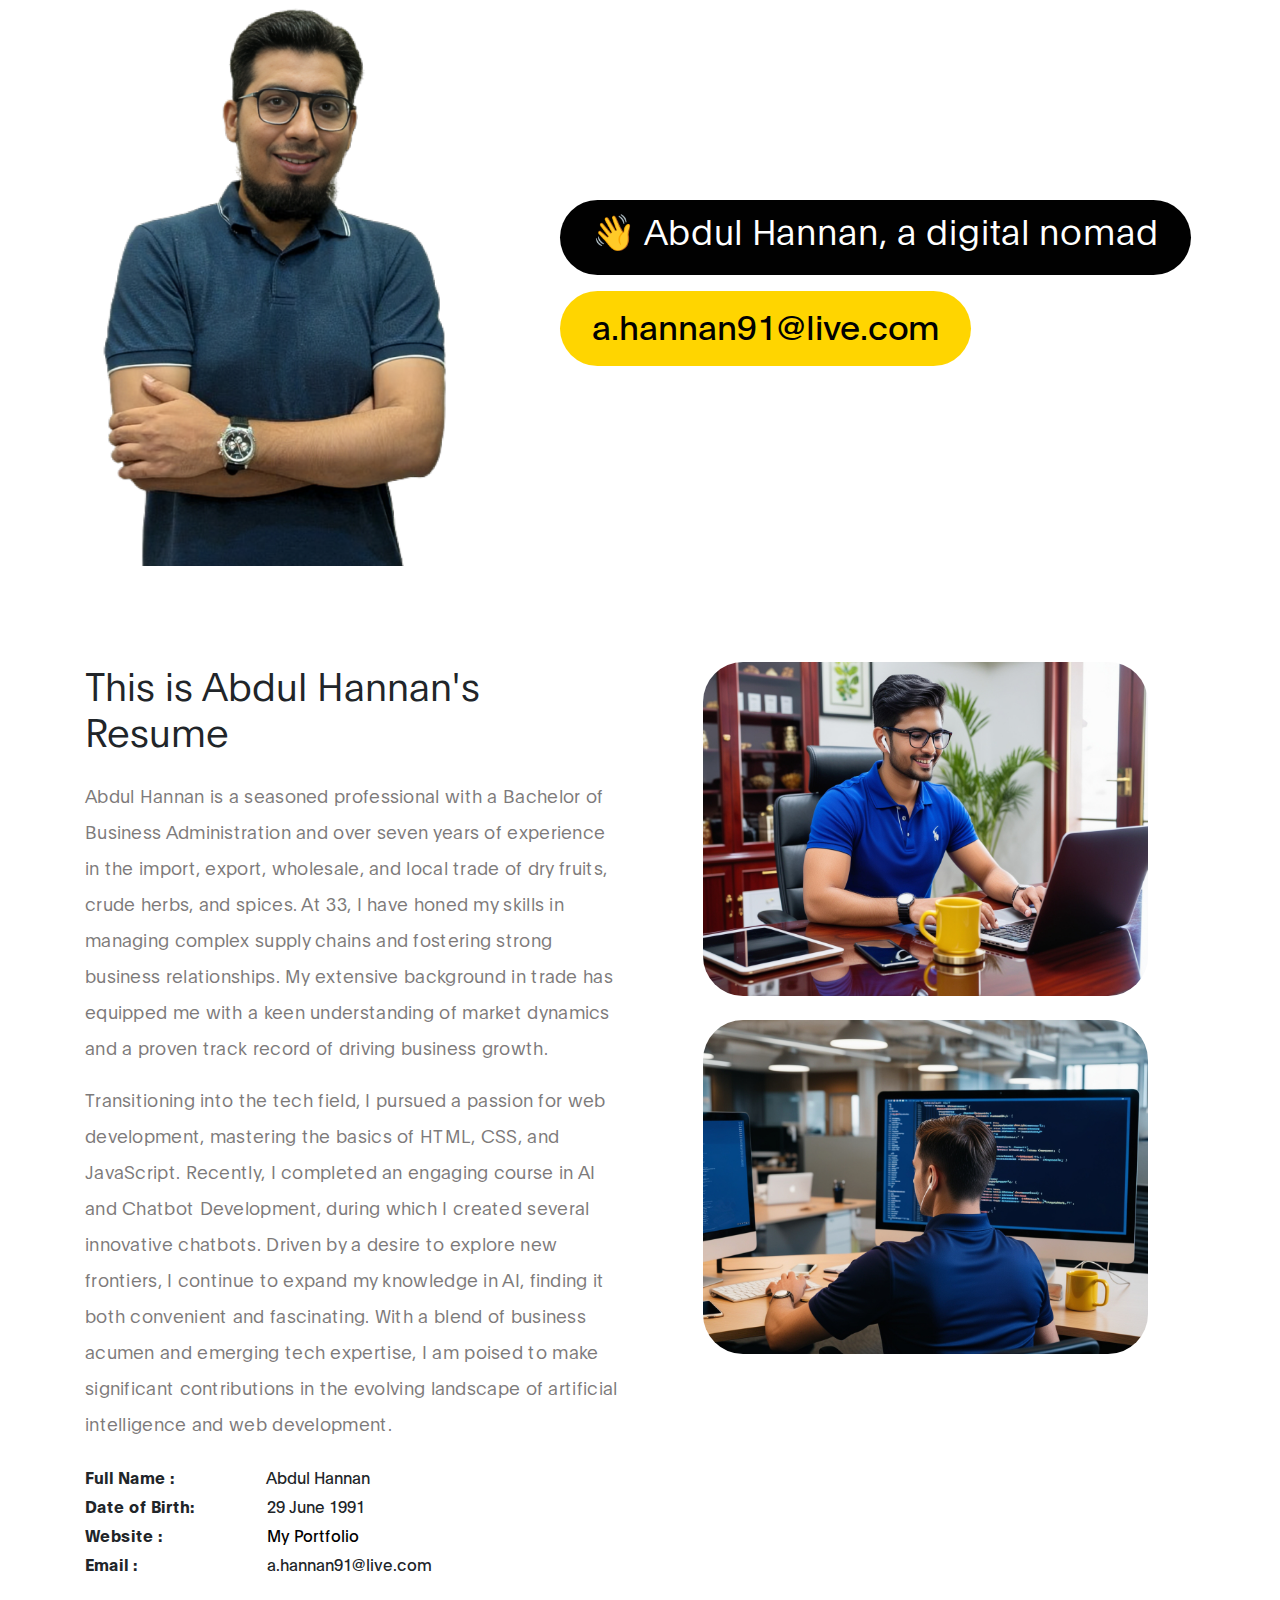
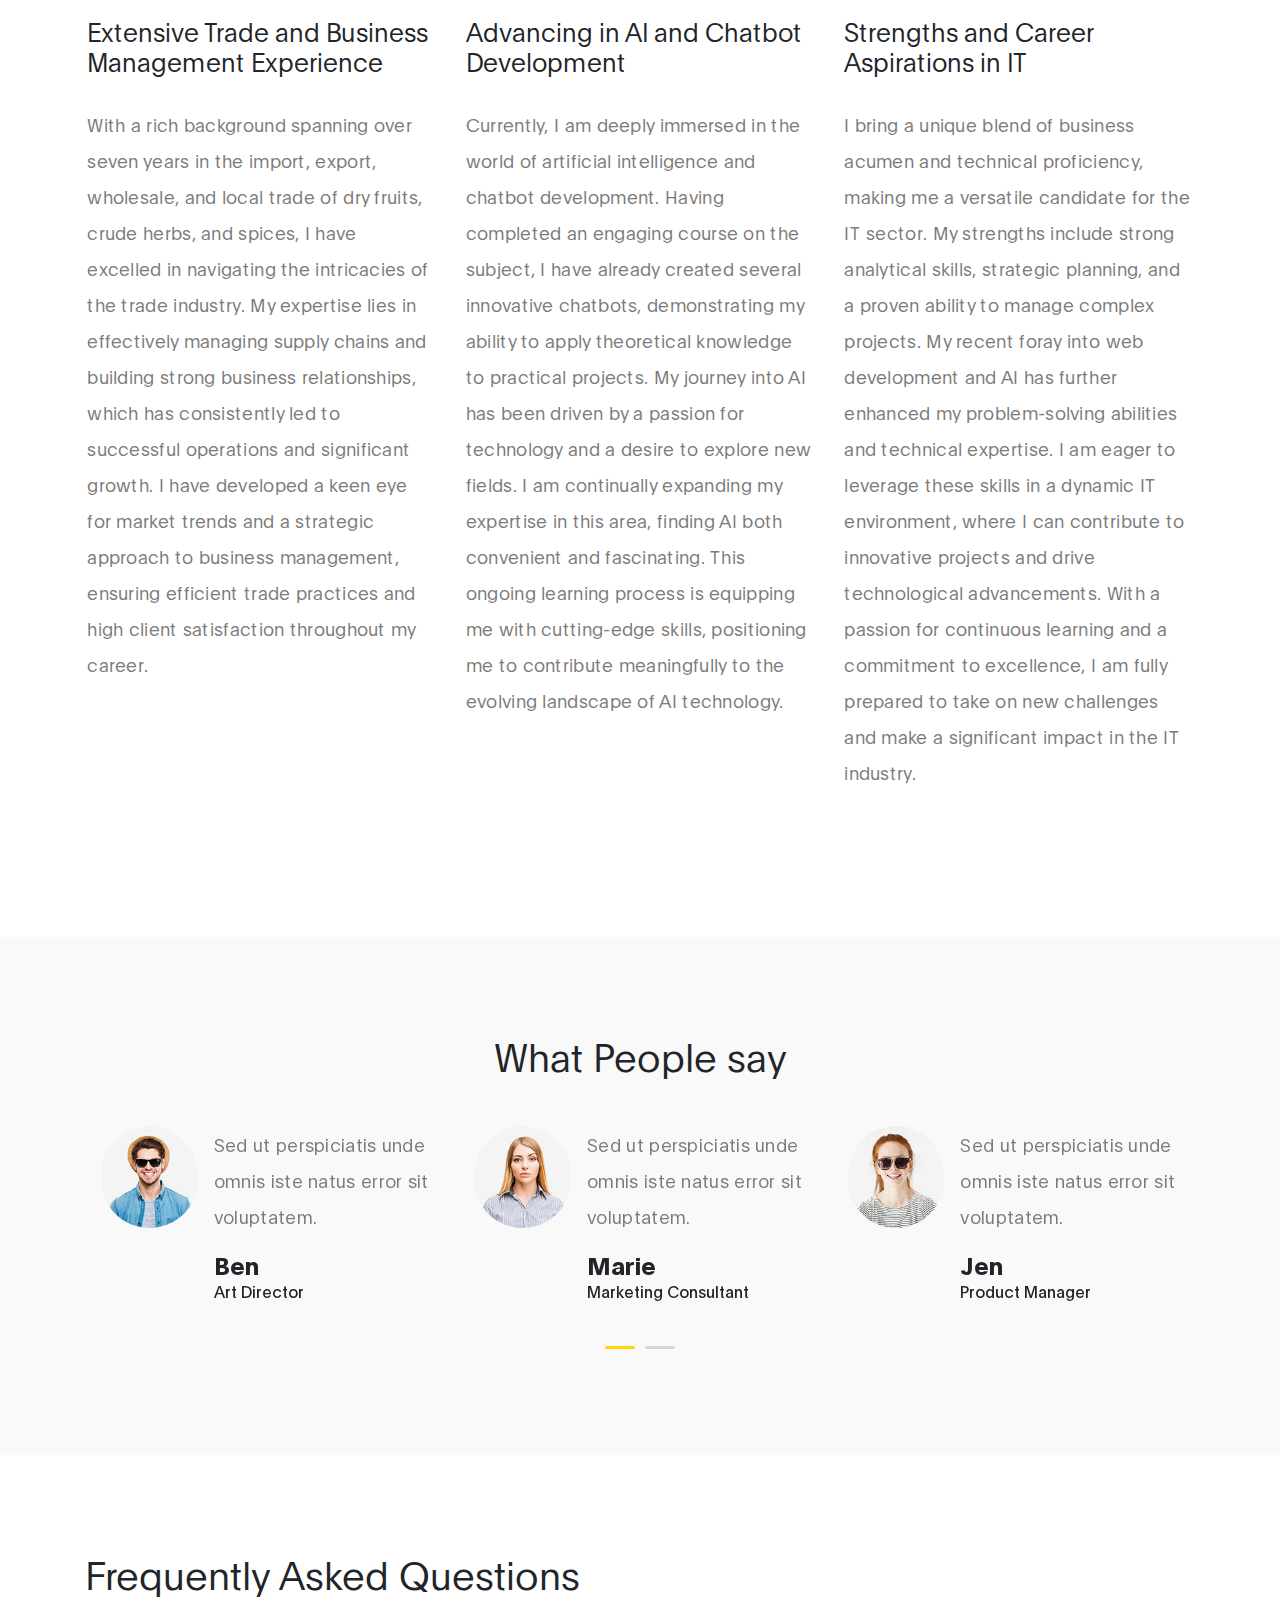
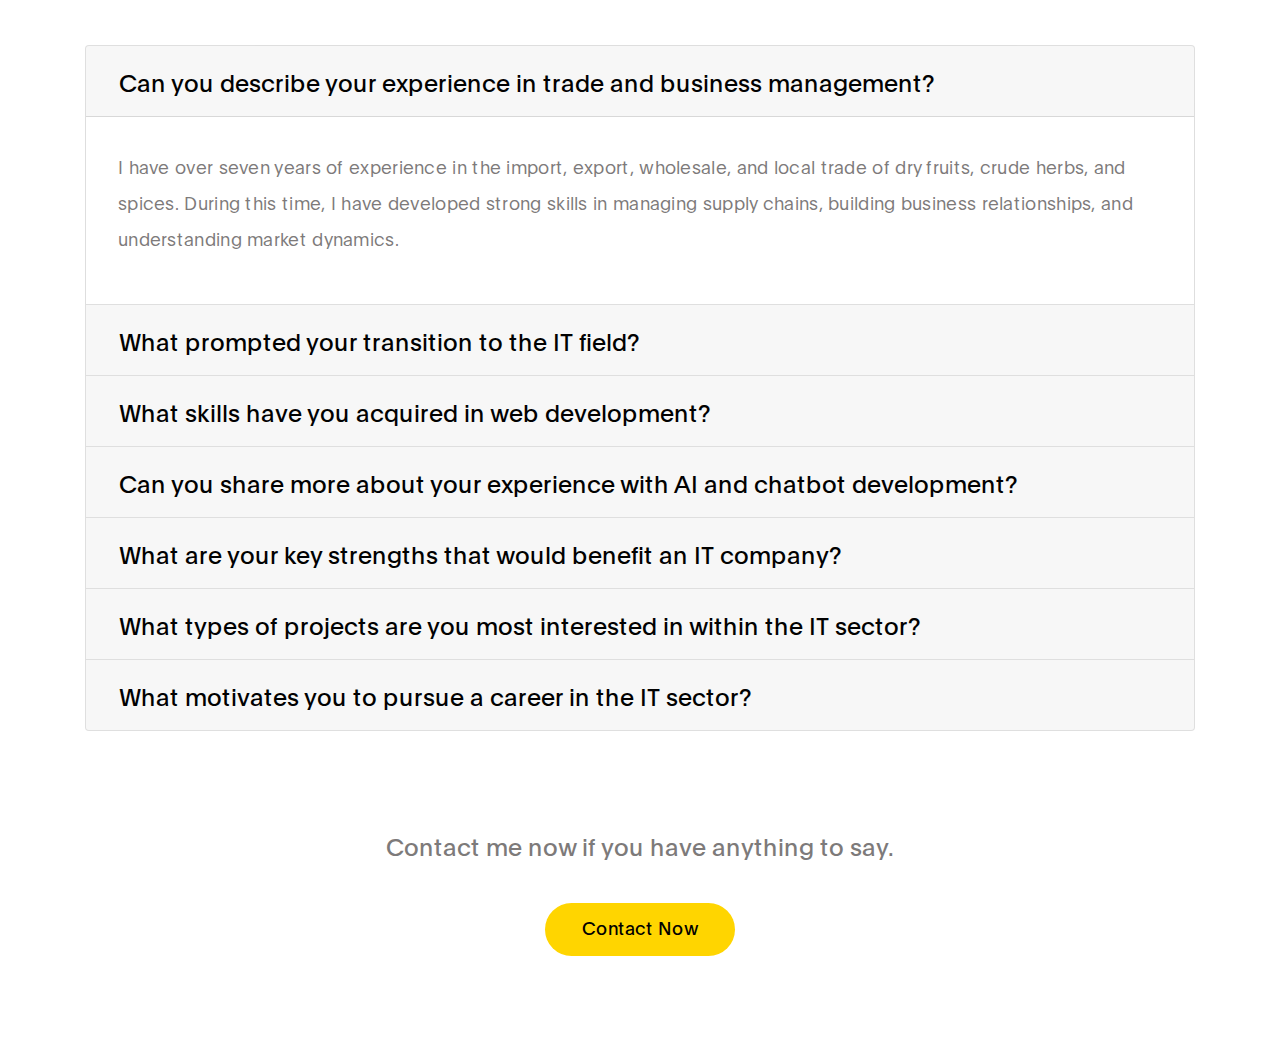
==== index.html @ 7974600b "Resume Website Upload" ====
<!DOCTYPE html>
<html lang="en">
  <head>
    <title>Abdul Hannan Resume</title>

    <meta charset="UTF-8" />
    <meta http-equiv="X-UA-Compatible" content="IE=Edge" />
    <meta name="description" content="" />
    <meta name="keywords" content="" />
    <meta name="author" content="Tooplate" />
    <meta
      name="viewport"
      content="width=device-width, initial-scale=1, maximum-scale=1"
    />
    <link
      rel="shortcut icon"
      href="./images/AHN Fav Icon.png"
      type="image/x-icon"
    />

    <link rel="stylesheet" href="css/bootstrap.min.css" />
    <link rel="stylesheet" href="css/all.min.css" />
    <link rel="stylesheet" href="css/owl.carousel.min.css" />
    <link rel="stylesheet" href="css/owl.theme.default.min.css" />

    <!-- MAIN CSS -->
    <link rel="stylesheet" href="css/tooplate-ben-resume-style.css" />

    <link rel="preconnect" href="https://fonts.googleapis.com" />
    <link rel="preconnect" href="https://fonts.gstatic.com" crossorigin />
    <link
      href="https://fonts.googleapis.com/css2?family=Caveat:wght@400..700&display=swap"
      rel="stylesheet"
    />
  </head>

  <body data-spy="scroll" data-target="#navbarNav" data-offset="50">
    <!-- MENU BAR -->
    <nav class="navbar navbar-expand-lg">
      <div class="container">
        <a class="navbar-brand" href="#"> Abdul Hannan Resume </a>

        <button
          class="navbar-toggler"
          type="button"
          data-toggle="collapse"
          data-target="#navbarNav"
          aria-controls="navbarNav"
          aria-expanded="false"
          aria-label="Toggle navigation"
        >
          <span class="navbar-toggler-icon"></span>
        </button>

        <div class="collapse navbar-collapse" id="navbarNav">
          <ul class="navbar-nav mx-auto">
            <li class="nav-item">
              <a href="#intro" class="nav-link smoothScroll">Introduction</a>
            </li>

            <li class="nav-item">
              <a href="#about" class="nav-link smoothScroll">About Me</a>
            </li>

            <li class="nav-item">
              <a href="#testimonials" class="nav-link smoothScroll">Reviews</a>
            </li>

            <li class="nav-item">
              <a href="./contact.html" class="nav-link smoothScroll">Contact</a>
            </li>
          </ul>

          <div class="mt-lg-0 mt-3 mb-4 mb-lg-0">
            <a href="#" class="custom-btn btn" download>Download CV</a>
          </div>
        </div>
      </div>
    </nav>

    <!-- HERO -->
    <section
      class="hero d-flex flex-column justify-content-center align-items-center"
      id="intro"
    >
      <div class="container">
        <div class="row">
          <div class="mx-auto col-lg-5 col-md-5 col-10">
            <img
              src="images/AHN Profile.png"
              class="img-fluid"
              alt="Abdul Hannan Profile Img"
            />
          </div>

          <div
            class="d-flex flex-column justify-content-center align-items-center col-lg-7 col-md-7 col-12"
          >
            <div class="hero-text">
              <h1 class="hero-title">👋 Abdul Hannan, a digital nomad</h1>

              <a href="#" class="email-link"> a.hannan91@live.com </a>
            </div>
          </div>
        </div>
      </div>
    </section>

    <section class="about section-padding" id="about">
      <div class="container">
        <div class="row">
          <div class="col-lg-6 col-md-6 col-12">
            <h3 class="mb-4">This is Abdul Hannan's Resume</h3>

            <p>
              Abdul Hannan is a seasoned professional with a Bachelor of
              Business Administration and over seven years of experience in the
              import, export, wholesale, and local trade of dry fruits, crude
              herbs, and spices. At 33, I have honed my skills in managing
              complex supply chains and fostering strong business relationships.
              My extensive background in trade has equipped me with a keen
              understanding of market dynamics and a proven track record of
              driving business growth.
            </p>

            <p>
              Transitioning into the tech field, I pursued a passion for web
              development, mastering the basics of HTML, CSS, and JavaScript.
              Recently, I completed an engaging course in AI and Chatbot
              Development, during which I created several innovative chatbots.
              Driven by a desire to explore new frontiers, I continue to expand
              my knowledge in AI, finding it both convenient and fascinating.
              With a blend of business acumen and emerging tech expertise, I am
              poised to make significant contributions in the evolving landscape
              of artificial intelligence and web development.
            </p>

            <ul class="mt-4 mb-5 mb-lg-0 profile-list list-unstyled">
              <li><strong>Full Name :</strong> Abdul Hannan</li>

              <li><strong>Date of Birth:</strong> 29 June 1991</li>

              <li>
                <strong>Website :</strong>
                <a href="https://ahannan-portfolio.vercel.app/" target="_blank"
                  >My Portfolio</a
                >
              </li>

              <li><strong>Email :</strong> a.hannan91@live.com</li>
            </ul>
          </div>

          <div class="col-lg-5 mx-auto col-md-6 col-12">
            <img
              src="images/Tech Guy Working 1.jpg"
              class="about-image img-fluid"
              alt="Tech Guy Working Template"
            />
            <br />
            <br />
            <img
              src="images/Tech Guy Working 2.jpg"
              class="about-image img-fluid"
              alt="Tech Guy Working Template"
            />
          </div>
        </div>
        <div class="row about-third">
          <div class="col-lg-4 col-md-4 col-12">
            <h3>Extensive Trade and Business Management Experience</h3>
            <p>
              With a rich background spanning over seven years in the import,
              export, wholesale, and local trade of dry fruits, crude herbs, and
              spices, I have excelled in navigating the intricacies of the trade
              industry. My expertise lies in effectively managing supply chains
              and building strong business relationships, which has consistently
              led to successful operations and significant growth. I have
              developed a keen eye for market trends and a strategic approach to
              business management, ensuring efficient trade practices and high
              client satisfaction throughout my career.
            </p>
          </div>
          <div class="col-lg-4 col-md-4 col-12">
            <h3>Advancing in AI and Chatbot Development</h3>
            <p>
              Currently, I am deeply immersed in the world of artificial
              intelligence and chatbot development. Having completed an engaging
              course on the subject, I have already created several innovative
              chatbots, demonstrating my ability to apply theoretical knowledge
              to practical projects. My journey into AI has been driven by a
              passion for technology and a desire to explore new fields. I am
              continually expanding my expertise in this area, finding AI both
              convenient and fascinating. This ongoing learning process is
              equipping me with cutting-edge skills, positioning me to
              contribute meaningfully to the evolving landscape of AI
              technology.
            </p>
          </div>
          <div class="col-lg-4 col-md-4 col-12">
            <h3>Strengths and Career Aspirations in IT</h3>
            <p>
              I bring a unique blend of business acumen and technical
              proficiency, making me a versatile candidate for the IT sector. My
              strengths include strong analytical skills, strategic planning,
              and a proven ability to manage complex projects. My recent foray
              into web development and AI has further enhanced my
              problem-solving abilities and technical expertise. I am eager to
              leverage these skills in a dynamic IT environment, where I can
              contribute to innovative projects and drive technological
              advancements. With a passion for continuous learning and a
              commitment to excellence, I am fully prepared to take on new
              challenges and make a significant impact in the IT industry.
            </p>
          </div>
        </div>
      </div>
    </section>

    <!-- TESTIMONIAL -->
    <section class="testimonials section-padding" id="testimonials">
      <div class="container">
        <div class="row">
          <div class="col-12">
            <h3 class="mb-5 text-center">What People say</h3>

            <div class="owl-carousel owl-theme" id="testimonials-carousel">
              <div class="item">
                <div class="testimonials-thumb d-flex">
                  <div class="testimonials-image">
                    <img
                      src="images/testimonials/testimonial-image01.jpg"
                      class="img-fluid"
                      alt="testimonials image"
                    />
                  </div>

                  <div class="testimonials-info">
                    <p>
                      Sed ut perspiciatis unde omnis iste natus error sit
                      voluptatem.
                    </p>

                    <h6 class="mb-0">Ben</h6>
                    <span>Art Director</span>
                  </div>
                </div>
              </div>

              <div class="item">
                <div class="testimonials-thumb d-flex">
                  <div class="testimonials-image">
                    <img
                      src="images/testimonials/testimonial-image02.jpg"
                      class="img-fluid"
                      alt="testimonials image"
                    />
                  </div>

                  <div class="testimonials-info">
                    <p>
                      Sed ut perspiciatis unde omnis iste natus error sit
                      voluptatem.
                    </p>

                    <h6 class="mb-0">Marie</h6>
                    <span>Marketing Consultant</span>
                  </div>
                </div>
              </div>

              <div class="item">
                <div class="testimonials-thumb d-flex">
                  <div class="testimonials-image">
                    <img
                      src="images/testimonials/testimonial-image03.jpg"
                      class="img-fluid"
                      alt="testimonials image"
                    />
                  </div>

                  <div class="testimonials-info">
                    <p>
                      Sed ut perspiciatis unde omnis iste natus error sit
                      voluptatem.
                    </p>

                    <h6 class="mb-0">Jen</h6>
                    <span>Product Manager</span>
                  </div>
                </div>
              </div>

              <div class="item">
                <div class="testimonials-thumb d-flex">
                  <div class="testimonials-image">
                    <img
                      src="images/testimonials/testimonial-image04.jpg"
                      class="img-fluid"
                      alt="testimonials image"
                    />
                  </div>

                  <div class="testimonials-info">
                    <p>
                      Sed ut perspiciatis unde omnis iste natus error sit
                      voluptatem.
                    </p>

                    <h6 class="mb-0">Wilson</h6>
                    <span>Web Developer</span>
                  </div>
                </div>
              </div>
            </div>
          </div>
        </div>
      </div>
    </section>

    <!-- FAQ -->
    <section class="faq section-padding">
      <div class="container">
        <div class="row">
          <div class="col-lg-12 col-12">
            <h3 class="mb-5">Frequently Asked Questions</h3>

            <div class="accordion" id="accordionExample">
              <div class="card">
                <div class="card-header" id="headingOne">
                  <h2 class="mb-0">
                    <button
                      class="btn btn-link"
                      type="button"
                      data-toggle="collapse"
                      data-target="#collapseOne"
                      aria-expanded="true"
                      aria-controls="collapseOne"
                    >
                      Can you describe your experience in trade and business
                      management?
                    </button>
                  </h2>
                </div>

                <div
                  id="collapseOne"
                  class="collapse show"
                  aria-labelledby="headingOne"
                  data-parent="#accordionExample"
                >
                  <div class="card-body">
                    <p>
                      I have over seven years of experience in the import,
                      export, wholesale, and local trade of dry fruits, crude
                      herbs, and spices. During this time, I have developed
                      strong skills in managing supply chains, building business
                      relationships, and understanding market dynamics.
                    </p>
                  </div>
                </div>
              </div>

              <div class="card">
                <div class="card-header" id="headingTwo">
                  <h2 class="mb-0">
                    <button
                      class="btn btn-link collapsed"
                      type="button"
                      data-toggle="collapse"
                      data-target="#collapseTwo"
                      aria-expanded="false"
                      aria-controls="collapseTwo"
                    >
                      What prompted your transition to the IT field?
                    </button>
                  </h2>
                </div>
                <div
                  id="collapseTwo"
                  class="collapse"
                  aria-labelledby="headingTwo"
                  data-parent="#accordionExample"
                >
                  <div class="card-body">
                    <p>
                      My curiosity and passion for technology drove me to
                      explore web development and AI. I find the field
                      fascinating and full of potential for innovation and
                      growth.
                    </p>
                  </div>
                </div>
              </div>

              <div class="card">
                <div class="card-header" id="headingThree">
                  <h2 class="mb-0">
                    <button
                      class="btn btn-link collapsed"
                      type="button"
                      data-toggle="collapse"
                      data-target="#collapseThree"
                      aria-expanded="false"
                      aria-controls="collapseThree"
                    >
                      What skills have you acquired in web development?
                    </button>
                  </h2>
                </div>
                <div
                  id="collapseThree"
                  class="collapse"
                  aria-labelledby="headingThree"
                  data-parent="#accordionExample"
                >
                  <div class="card-body">
                    <p>
                      I have mastered the basics of HTML, CSS, and JavaScript,
                      which has enabled me to create and design functional web
                      pages and applications.
                    </p>
                  </div>
                </div>
              </div>

              <div class="card">
                <div class="card-header" id="headingFour">
                  <h2 class="mb-0">
                    <button
                      class="btn btn-link collapsed"
                      type="button"
                      data-toggle="collapse"
                      data-target="#collapseFour"
                      aria-expanded="false"
                      aria-controls="collapseFour"
                    >
                      Can you share more about your experience with AI and
                      chatbot development?
                    </button>
                  </h2>
                </div>
                <div
                  id="collapseFour"
                  class="collapse"
                  aria-labelledby="headingFour"
                  data-parent="#accordionExample"
                >
                  <div class="card-body">
                    <p>
                      I recently completed a comprehensive course in AI and
                      Chatbot Development, where I created several innovative
                      chatbots. This experience has deepened my understanding of
                      AI and its practical applications.
                    </p>
                  </div>
                </div>
              </div>

              <div class="card">
                <div class="card-header" id="headingFive">
                  <h2 class="mb-0">
                    <button
                      class="btn btn-link collapsed"
                      type="button"
                      data-toggle="collapse"
                      data-target="#collapseFive"
                      aria-expanded="false"
                      aria-controls="collapseFive"
                    >
                      What are your key strengths that would benefit an IT
                      company?
                    </button>
                  </h2>
                </div>
                <div
                  id="collapseFive"
                  class="collapse"
                  aria-labelledby="headingFive"
                  data-parent="#accordionExample"
                >
                  <div class="card-body">
                    <p>
                      My key strengths include strong analytical skills,
                      strategic planning, problem-solving abilities, and a blend
                      of business and technical expertise. These skills allow me
                      to manage complex projects effectively and drive
                      innovation.
                    </p>
                  </div>
                </div>
              </div>

              <div class="card">
                <div class="card-header" id="headingFive">
                  <h2 class="mb-0">
                    <button
                      class="btn btn-link collapsed"
                      type="button"
                      data-toggle="collapse"
                      data-target="#collapseFive"
                      aria-expanded="false"
                      aria-controls="collapseFive"
                    >
                      What types of projects are you most interested in within
                      the IT sector?
                    </button>
                  </h2>
                </div>
                <div
                  id="collapseFive"
                  class="collapse"
                  aria-labelledby="headingFive"
                  data-parent="#accordionExample"
                >
                  <div class="card-body">
                    <p>
                      I am particularly interested in projects that involve AI,
                      machine learning, and chatbot development. I am also keen
                      on web development projects that require creative
                      problem-solving and innovative solutions.
                    </p>
                  </div>
                </div>
              </div>

              <div class="card">
                <div class="card-header" id="headingFive">
                  <h2 class="mb-0">
                    <button
                      class="btn btn-link collapsed"
                      type="button"
                      data-toggle="collapse"
                      data-target="#collapseFive"
                      aria-expanded="false"
                      aria-controls="collapseFive"
                    >
                      What motivates you to pursue a career in the IT sector?
                    </button>
                  </h2>
                </div>
                <div
                  id="collapseFive"
                  class="collapse"
                  aria-labelledby="headingFive"
                  data-parent="#accordionExample"
                >
                  <div class="card-body">
                    <p>
                      The ever-evolving nature of technology and the potential
                      for innovation in the IT sector motivate me. I am excited
                      about the opportunity to contribute to groundbreaking
                      projects and to continuously learn and grow in this
                      dynamic field.
                    </p>
                  </div>
                </div>
              </div>
            </div>
          </div>
          <!-- col -->
        </div>
        <!-- row -->
      </div>
      <!-- container -->
    </section>

    <section class="contact section-padding pt-0" id="contact">
      <div class="container">
        <span class="faq-info-text"
          >Contact me now if you have anything to say.</span
        >
        <button class="form-control" id="submit-button">
          <a href="./contact.html" target="_blank">Contact Now</a>
        </button>
      </div>
    </section>
    <!-- SCRIPTS -->
    <script src="js/jquery.min.js"></script>
    <script src="js/bootstrap.min.js"></script>
    <script src="js/smoothscroll.js"></script>
    <script src="js/owl.carousel.min.js"></script>
    <script src="js/custom.js"></script>
  </body>
</html>
---- css/tooplate-ben-resume-style.css ----
/*

Tooplate 2120 Ben Resume

https://www.tooplate.com/view/2120-ben-resume

*/

@font-face {
  font-family: "Plain";
  src: url("../localfonts/Plain-Regular.woff2") format("woff2"),
    url("../localfonts/Plain-Regular.woff") format("woff");
  font-weight: normal;
  font-style: normal;
}

@font-face {
  font-family: "Plain";
  src: url("../localfonts/Plain-Light.woff2") format("woff2"),
    url("../localfonts/Plain-Light.woff") format("woff");
  font-weight: 300;
  font-style: normal;
}

@font-face {
  font-family: "Plain";
  src: url("../localfonts/Plain-Bold.woff2") format("woff2"),
    url("../localfonts/Plain-Bold.woff") format("woff");
  font-weight: bold;
  font-style: normal;
}

:root {
  --primary-color: #ffd500;
  --white-color: #ffffff;
  --dark-color: #010101;
  --menu-bg-color: #212529;

  --gray-color: #909090;
  --p-color: #7d7a7a;

  --base-font-family: "Plain", -apple-system, BlinkMacSystemFont, "Segoe UI",
    Roboto, "Helvetica Neue", Arial, "Noto Sans", sans-serif,
    "Apple Color Emoji", "Segoe UI Emoji", "Segoe UI Symbol", "Noto Color Emoji";
  --font-weight-bold: 600;
  --font-weight-normal: 400;
  --font-weight-light: 300;

  --h1-font-size: 56px;
  --h2-font-size: 48px;
  --h3-font-size: 38px;
  --h4-font-size: 34px;
  --h5-font-size: 30px;
  --h6-font-size: 24px;
  --p-font-size: 18px;
  --base-font-size: 16px;
  --button-font-size: 20px;

  --border-radius-large: 100%;
  --border-radius-medium: 80px;
  --border-radius-small: 40px;
}

body {
  font-family: var(--base-font-family);
}

/*---------------------------------------
     TYPOGRAPHY              
  -----------------------------------------*/

h1 {
  font-size: var(--h1-font-size);
}

h1,
h3 {
  font-weight: var(--font-weight-light);
}

h2 {
  font-size: var(--h2-font-size);
}

h3 {
  font-size: var(--h3-font-size);
}

h4 {
  font-size: var(--h4-font-size);
}

h5 {
  font-size: var(--h5-font-size);
}

h6 {
  font-weight: var(--font-weight-bold);
  font-size: var(--h6-font-size);
}

p {
  color: var(--p-color);
  font-size: var(--p-font-size);
  font-weight: var(--font-weight-light);
  letter-spacing: 0.3px;
  line-height: 2em;
}

.section-padding {
  padding: 6rem 0;
}

.custom-icon {
  font-size: 12px;
  position: relative;
  bottom: 3px;
  left: 5px;
  transform: rotate(-25deg);
}

/* CUSTOM BUTTON */
.custom-btn {
  background: var(--dark-color);
  border: none;
  border-radius: var(--border-radius-medium);
  color: var(--white-color);
  letter-spacing: 0.2px;
  padding: 6px 36px 10px 36px;
  font-size: var(--button-font-size);
  white-space: nowrap;
}

.custom-btn:hover,
.custom-btn:focus {
  color: var(--dark-color);
  background: var(--primary-color);
}

/*---------------------------------------
     GENERAL               
  -----------------------------------------*/

* {
  -webkit-box-sizing: border-box;
  -moz-box-sizing: border-box;
  box-sizing: border-box;
}

*::before,
*::after {
  -webkit-box-sizing: border-box;
  -moz-box-sizing: border-box;
  box-sizing: border-box;
}

a {
  color: var(--dark-color);
  text-decoration: none;
  transition: all 0.4s linear;
}

a:hover {
  color: var(--dark-color);
  text-decoration: none;
}

/*---------------------------------------
     MENU                
  -----------------------------------------*/

.navbar {
  background: transparent;
  padding: 0.3rem 1rem;
  transition: all 300ms ease-in-out;
  position: absolute;
  z-index: 99;
  top: 0;
  right: 0;
  left: 0;
  opacity: 0;
}

.navbar.scroll {
  background: var(--menu-bg-color);
  padding: 0.5rem 1rem;
  position: fixed;
  opacity: 1;
}

.navbar-brand {
  color: var(--white-color);
  font-family: "Caveat", cursive;
  font-style: normal;
  font-weight: var(--font-weight-bold);
  font-size: var(--h4-font-size);
}

.navbar .custom-btn {
  background: var(--primary-color);
  color: var(--dark-color);
}

.contact-form #submit-button:hover,
.navbar .custom-btn:hover {
  background: var(--dark-color);
  color: var(--white-color);
}

.navbar-expand-lg .navbar-nav .nav-link {
  margin: 0 1.5rem;
  padding: 0;
}

.nav-item .nav-link.active,
.nav-item .nav-link:hover {
  color: var(--gray-color);
}

.nav-item .nav-link.active,
.nav-item .nav-link:hover {
  border-bottom-color: var(--primary-color);
}

.nav-link {
  color: var(--gray-color);
  font-weight: var(--font-weight-light);
  font-size: var(--base-font-size);
  border-bottom: 1px solid transparent;
}

.navbar-toggler {
  border: 0;
  padding: 0;
  cursor: pointer;
  margin: 0 10px 0 0;
  width: 30px;
  height: 35px;
  outline: none;
}

.navbar-toggler:focus {
  outline: none;
}

.navbar-toggler[aria-expanded="true"] .navbar-toggler-icon {
  background: transparent;
}

.navbar-toggler[aria-expanded="true"] .navbar-toggler-icon::before,
.navbar-toggler[aria-expanded="true"] .navbar-toggler-icon::after {
  transition: top 300ms 50ms ease, -webkit-transform 300ms 350ms ease;
  transition: top 300ms 50ms ease, transform 300ms 350ms ease;
  transition: top 300ms 50ms ease, transform 300ms 350ms ease,
    -webkit-transform 300ms 350ms ease;
  top: 0;
}

.navbar-toggler[aria-expanded="true"] .navbar-toggler-icon::before {
  transform: rotate(45deg);
}

.navbar-toggler[aria-expanded="true"] .navbar-toggler-icon::after {
  transform: rotate(-45deg);
}

.navbar-toggler .navbar-toggler-icon {
  background: var(--white-color);
  transition: background 10ms 300ms ease;
  display: block;
  width: 30px;
  height: 2px;
  position: relative;
}

.navbar-toggler .navbar-toggler-icon::before,
.navbar-toggler .navbar-toggler-icon::after {
  transition: top 300ms 350ms ease, -webkit-transform 300ms 50ms ease;
  transition: top 300ms 350ms ease, transform 300ms 50ms ease;
  transition: top 300ms 350ms ease, transform 300ms 50ms ease,
    -webkit-transform 300ms 50ms ease;
  position: absolute;
  right: 0;
  left: 0;
  background: var(--white-color);
  width: 30px;
  height: 2px;
  content: "";
}

.navbar-toggler .navbar-toggler-icon::before {
  top: -8px;
}

.navbar-toggler .navbar-toggler-icon::after {
  top: 8px;
}

/*---------------------------------------
     HERO                
  -----------------------------------------*/

.hero-title,
.email-link {
  background: var(--dark-color);
  border-radius: var(--border-radius-medium);
  color: var(--white-color);
  display: inline-block;
  margin: 0.5rem 0;
  padding: 0.5rem 2rem 1.5rem 2rem;
  font-size: 2.2em;
}

.email-link {
  background: var(--primary-color);
  color: var(--dark-color);
  font-size: var(--h4-font-size);
  padding: 0.5rem 2rem 1rem 2rem;
}

.email-link:hover {
  background: var(--dark-color);
  color: var(--white-color);
}

/*---------------------------------------
     ABOUT                
  -----------------------------------------*/

.about-third {
  margin: 2.2em -0.8em;
}

.about-image {
  border-radius: var(--border-radius-small);
}

.profile-list li {
  margin: 0.3rem 0;
}

.profile-list strong {
  display: inline-block;
  width: 30%;
  margin-right: 1rem;
}

/*---------------------------------------
     ABOUT-2                 
  -----------------------------------------*/

.about-third h3 {
  margin-bottom: 30px;
  font-size: 25px;
}

/*---------------------------------------
     FAQ                 
  -----------------------------------------*/

.faq .card-header {
  padding: 0;
}

.faq .btn-link {
  color: var(--dark-color);
  font-size: var(--h6-font-size);
  text-align: left;
  display: block;
  width: 100%;
  padding: 1rem 2rem;
}

.faq .btn-link:focus,
.faq .btn-link:hover {
  color: var(--dark-color);
  text-decoration: none;
}

.faq .card-body {
  padding: 2rem;
}

.faq-info-text {
  font-size: var(--h6-font-size);
  color: var(--p-color);
  display: block;
  text-align: center;
  /* margin: 1.5rem 2rem 0 2rem; */
}

/*---------------------------------------
     TESTIMONIALS               
  -----------------------------------------*/

.testimonials {
  background: #f9f9f9;
}

.testimonials-image {
  margin: 0 1rem 1rem 1rem;
}

.testimonials-image img {
  border-radius: var(--border-radius-medium);
}

.testimonials-info {
  width: 100%;
}

.testimonials .owl-theme .owl-nav.disabled + .owl-dots {
  margin-top: 2rem;
}

.testimonials .owl-theme .owl-dots .owl-dot {
  outline: none;
}

.testimonials .owl-theme .owl-dots .owl-dot span {
  width: 30px;
  height: 3px;
  margin: 5px;
}

.testimonials .owl-theme .owl-dots .owl-dot.active span,
.testimonials .owl-theme .owl-dots .owl-dot:hover span {
  background: var(--primary-color);
}

/*---------------------------------------
     CONTACT               
  -----------------------------------------*/

.contact-form .form-control {
  background: transparent;
  border: none;
  border-bottom: 1px solid rgba(142, 140, 140, 0.35);
  box-shadow: none;
  border-radius: 0;
  -webkit-appearance: none;
  outline: none;
  color: var(--dark-color);
  font-weight: var(--font-weight-light);
  padding-left: 0;
  cursor: text;
}

.contact-form input {
  height: calc(2.25rem + 10px);
}

.contact-form .form-group {
  margin: 0 0 1rem;
  position: relative;
}

.contact-form .form-control,
.webform-label {
  transition: all 0.4s;
  touch-action: manipulation;
}

.webform-label {
  cursor: text;
  font-size: 12px;
  font-weight: var(--font-weight-light);
  margin-bottom: 5px;
}

.contact-form .form-control:placeholder-shown + .webform-label {
  cursor: text;
  max-width: 66.66%;
  white-space: nowrap;
  overflow: hidden;
  text-overflow: ellipsis;
  transform-origin: left bottom;
  transform: translate(0, 2.125rem) scale(1.5);
}

.contact-form ::-webkit-input-placeholder {
  opacity: 0;
  transition: inherit;
  color: var(--dark-color);
}

.contact-form ::-moz-placeholder {
  opacity: 0;
  transition: inherit;
  color: var(--dark-color);
}

.contact-form .form-control:focus::-webkit-input-placeholder {
  opacity: 1;
}

.contact-form .form-control:focus::-moz-placeholder {
  opacity: 1;
}

.contact-form .form-control:not(:placeholder-shown) + .webform-label,
.contact-form .form-control:focus + .webform-label {
  transform: translate(0, 0) scale(1);
  cursor: pointer;
  color: var(--gray-color);
}

.contact-form #submit-button {
  background: var(--primary-color);
  border: none;
  border-radius: var(--border-radius-medium);
  color: var(--dark-color);
  cursor: pointer;
  font-size: var(--p-font-size);
  line-height: 0;
  margin-top: 2.5rem;
  padding: 1.5rem 1.8rem 1.8rem 1.8rem;
  white-space: nowrap;
  max-width: 190px;
}

.container #submit-button {
  background: var(--primary-color);
  border: none;
  border-radius: var(--border-radius-medium);
  color: var(--dark-color);
  cursor: pointer;
  font-size: var(--p-font-size);
  line-height: 0;
  margin-top: 2.5rem;
  margin-left: auto;
  margin-right: auto;
  padding: 1.5rem 1.8rem 1.8rem 1.8rem;
  white-space: nowrap;
  max-width: 190px;
  transition: 0.3s ease-in-out;
}
.container #submit-button:hover {
  background: var(--menu-bg-color);
  color: var(--primary-color);
  transition: 0.3s ease-in-out;
  transform: scale(1.2);
}

#submit-button a:hover {
  color: var(--primary-color);
}

.copyright-text {
  font-size: var(--base-font-size);
}

/*---------------------------------------
     SOCIAL LINKS              
  -----------------------------------------*/

.social-links {
  margin: 40px 0;
  padding: 0;
}

.social-links li {
  display: inline-block;
  list-style: none;
}

.social-links a {
  display: inline-block;
  color: var(--p-color);
  font-size: var(--h6-font-size);
  margin: 5px 20px 5px 0;
}

.social-links a:hover {
  color: var(--dark-color);
}

/*---------------------------------------
     RESPONSIVE STYLES              
  -----------------------------------------*/

@media screen and (max-width: 1200px) {
  h1 {
    font-size: 42px;
  }

  h2 {
    font-size: 36px;
  }

  h3 {
    font-size: 32px;
  }

  h4 {
    font-size: 28px;
  }

  .email-link {
    font-size: 28px;
  }
}

@media screen and (max-width: 992px) {
  .hero-title {
    font-size: 1.8em;
    padding-bottom: 1rem;
  }

  .email-link {
    font-size: 22px;
    padding: 0.5rem 2rem 0.7rem 2rem;
  }
}

@media screen and (max-width: 991px) {
  .navbar-nav {
    margin: 1rem 0;
  }

  .navbar-expand-lg .navbar-nav .nav-link {
    display: inline-block;
    margin: 5px 0.5rem;
  }
}

@media screen and (max-width: 768px) {
  .hero-text {
    position: relative;
    top: 1.5rem;
  }
}

@media screen and (max-width: 480px) {
  .hero-title {
    font-size: 26px;
  }

  .email-link {
    font-size: 20px;
    padding: 0.3rem 2rem 0.6rem 2rem;
  }
}
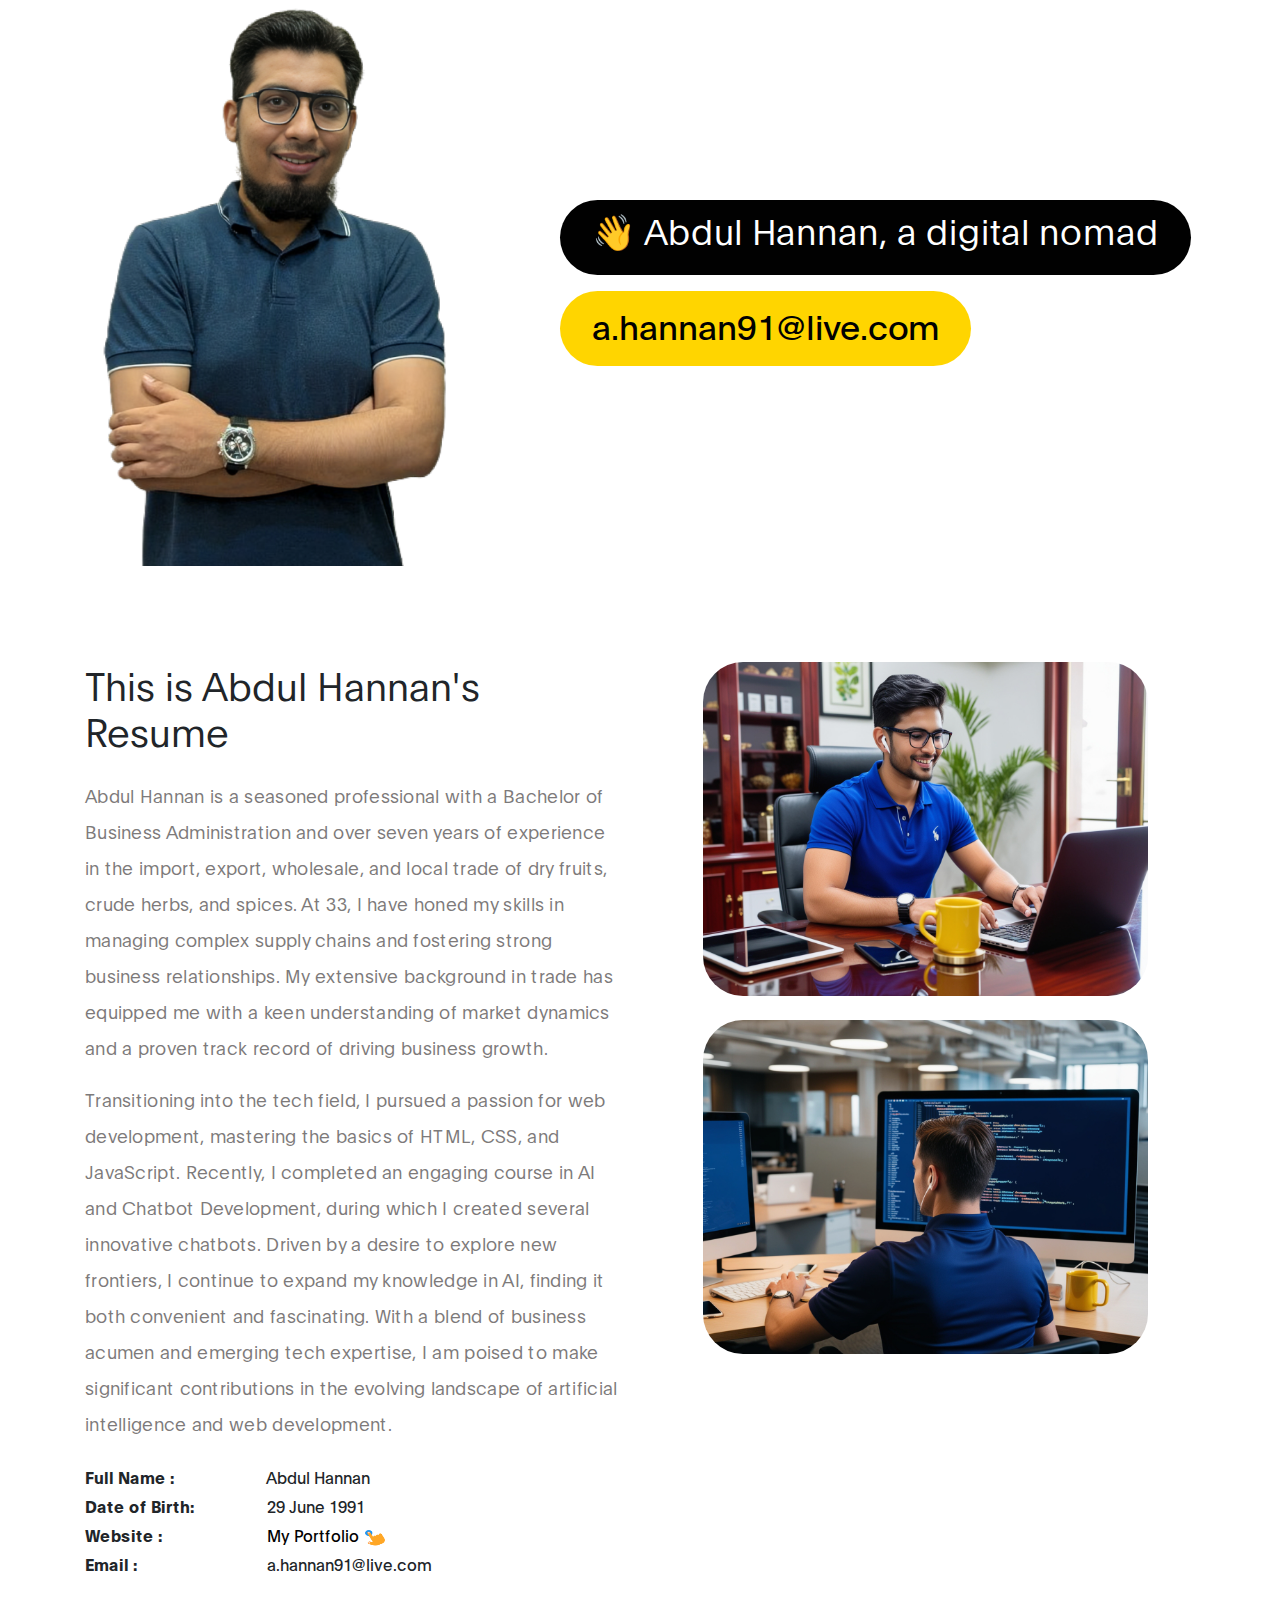
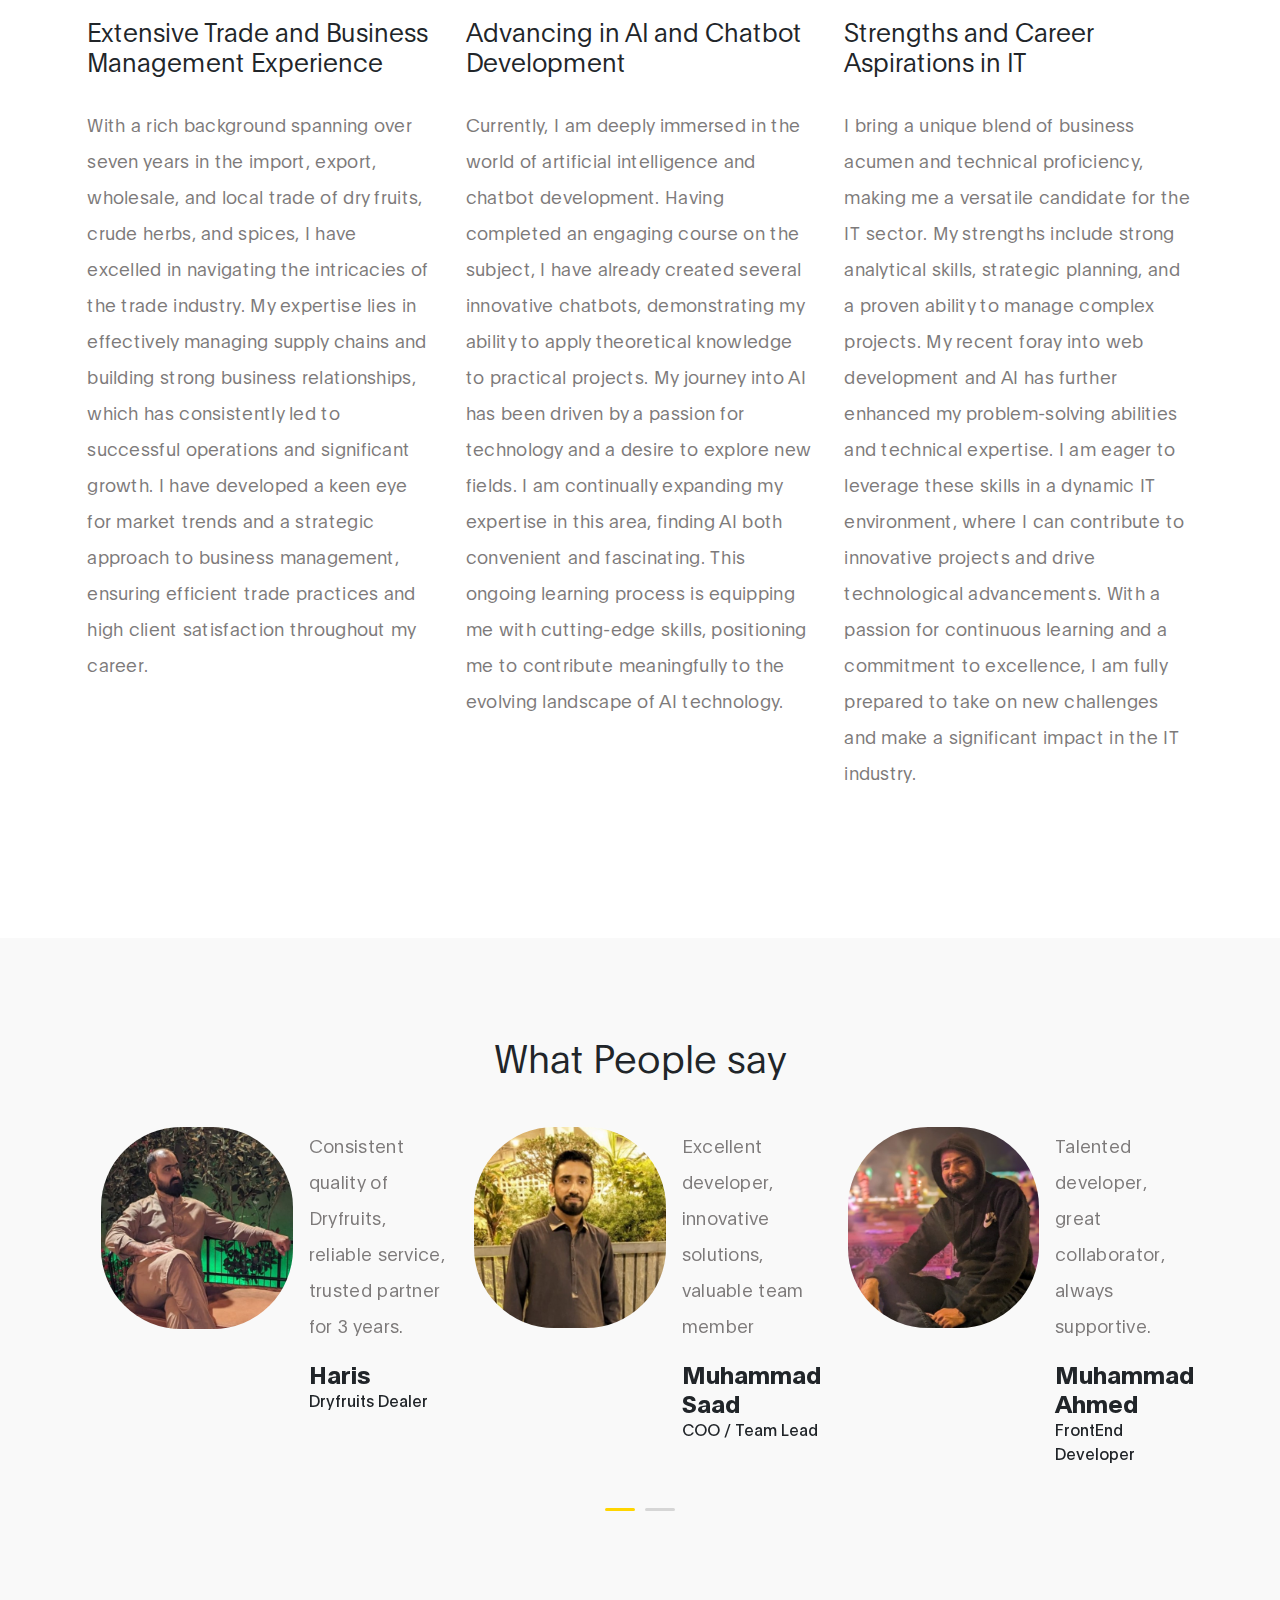
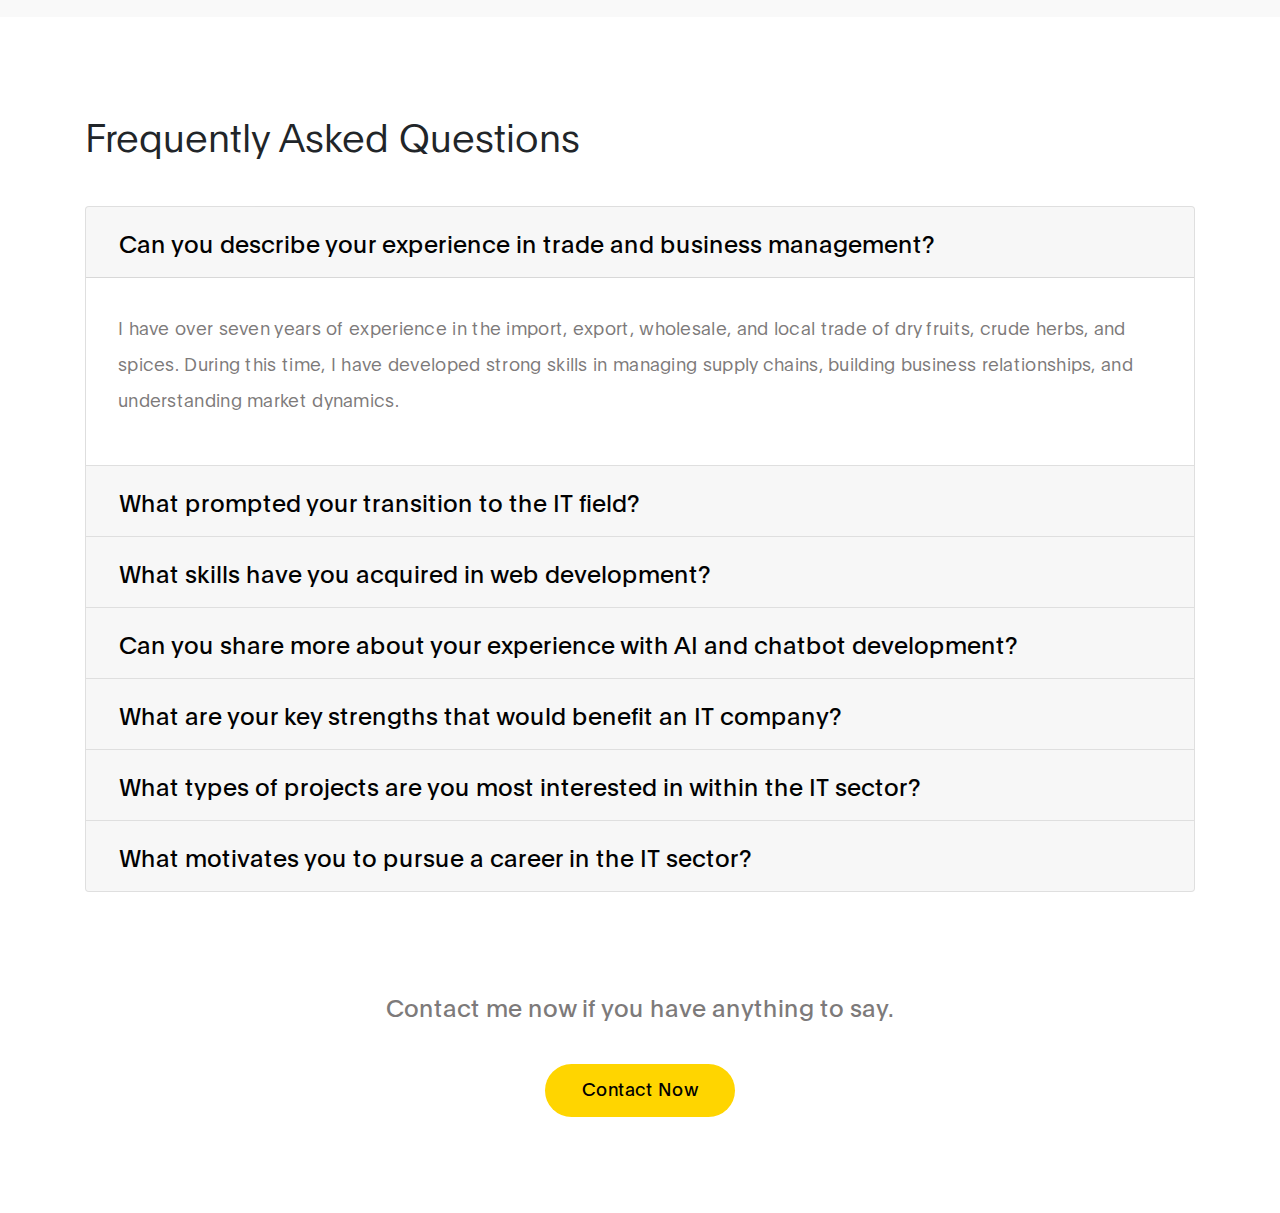
==== commit dfe58aee: "Testimonials Change and Click Icon added" ====
--- a/index.html
+++ b/index.html
@@ -143,8 +143,15 @@
               <li>
                 <strong>Website :</strong>
                 <a href="https://ahannan-portfolio.vercel.app/" target="_blank"
-                  >My Portfolio</a
-                >
+                  >My Portfolio
+                  <span
+                    ><img
+                      src="./images/Click here.png"
+                      alt="Click here"
+                      height="20"
+                      width="25"
+                      title="Check my Portfolio Now" /></span
+                ></a>
               </li>
 
               <li><strong>Email :</strong> a.hannan91@live.com</li>
@@ -237,12 +244,12 @@
 
                   <div class="testimonials-info">
                     <p>
-                      Sed ut perspiciatis unde omnis iste natus error sit
-                      voluptatem.
-                    </p>
-
-                    <h6 class="mb-0">Ben</h6>
-                    <span>Art Director</span>
+                      Consistent quality of Dryfruits, reliable service, trusted
+                      partner for 3 years.
+                    </p>
+
+                    <h6 class="mb-0">Haris</h6>
+                    <span>Dryfruits Dealer</span>
                   </div>
                 </div>
               </div>
@@ -259,12 +266,12 @@
 
                   <div class="testimonials-info">
                     <p>
-                      Sed ut perspiciatis unde omnis iste natus error sit
-                      voluptatem.
-                    </p>
-
-                    <h6 class="mb-0">Marie</h6>
-                    <span>Marketing Consultant</span>
+                      Excellent developer, innovative solutions, valuable team
+                      member
+                    </p>
+
+                    <h6 class="mb-0">Muhammad Saad</h6>
+                    <span>COO / Team Lead</span>
                   </div>
                 </div>
               </div>
@@ -281,12 +288,11 @@
 
                   <div class="testimonials-info">
                     <p>
-                      Sed ut perspiciatis unde omnis iste natus error sit
-                      voluptatem.
-                    </p>
-
-                    <h6 class="mb-0">Jen</h6>
-                    <span>Product Manager</span>
+                      Talented developer, great collaborator, always supportive.
+                    </p>
+
+                    <h6 class="mb-0">Muhammad Ahmed</h6>
+                    <span>FrontEnd Developer</span>
                   </div>
                 </div>
               </div>
@@ -303,12 +309,11 @@
 
                   <div class="testimonials-info">
                     <p>
-                      Sed ut perspiciatis unde omnis iste natus error sit
-                      voluptatem.
-                    </p>
-
-                    <h6 class="mb-0">Wilson</h6>
-                    <span>Web Developer</span>
+                      Talented junior, quick learner, and great team player.
+                    </p>
+
+                    <h6 class="mb-0">Muhammad Owais</h6>
+                    <span>ChatBot Developer</span>
                   </div>
                 </div>
               </div>
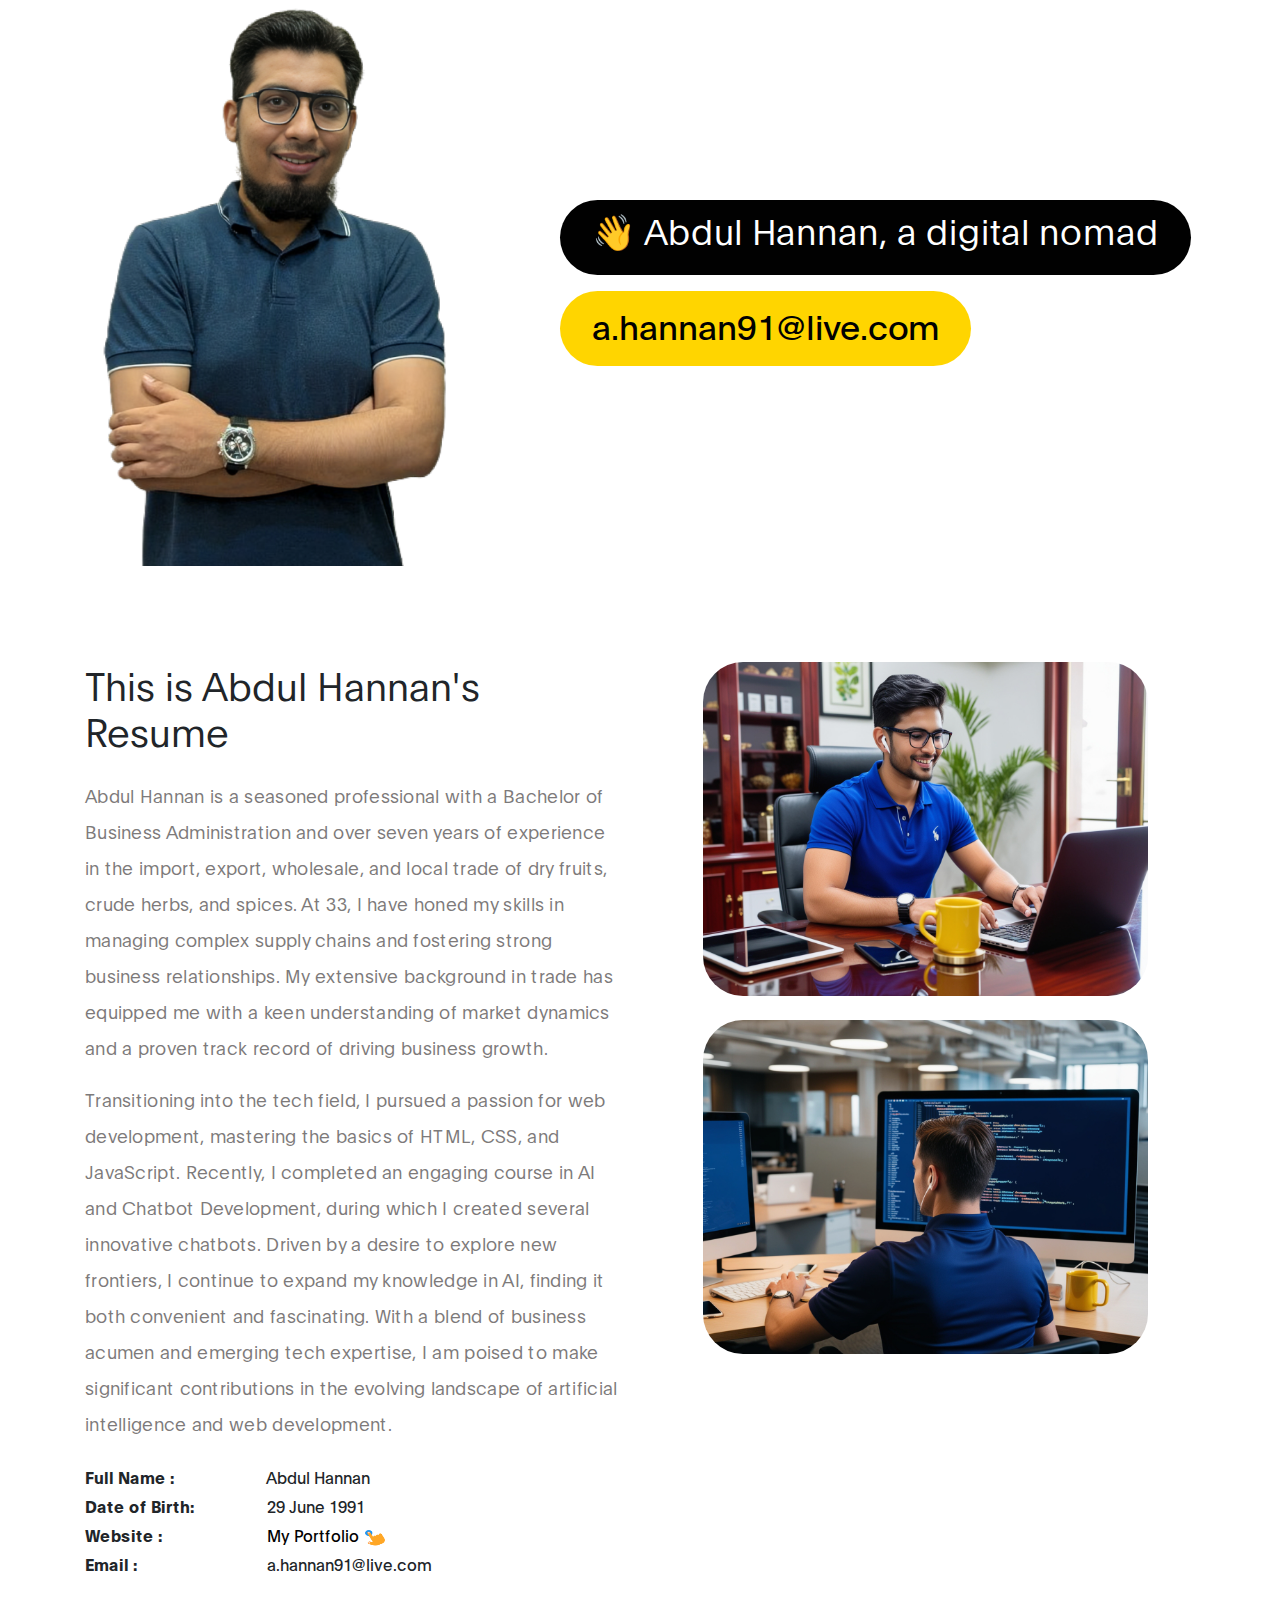
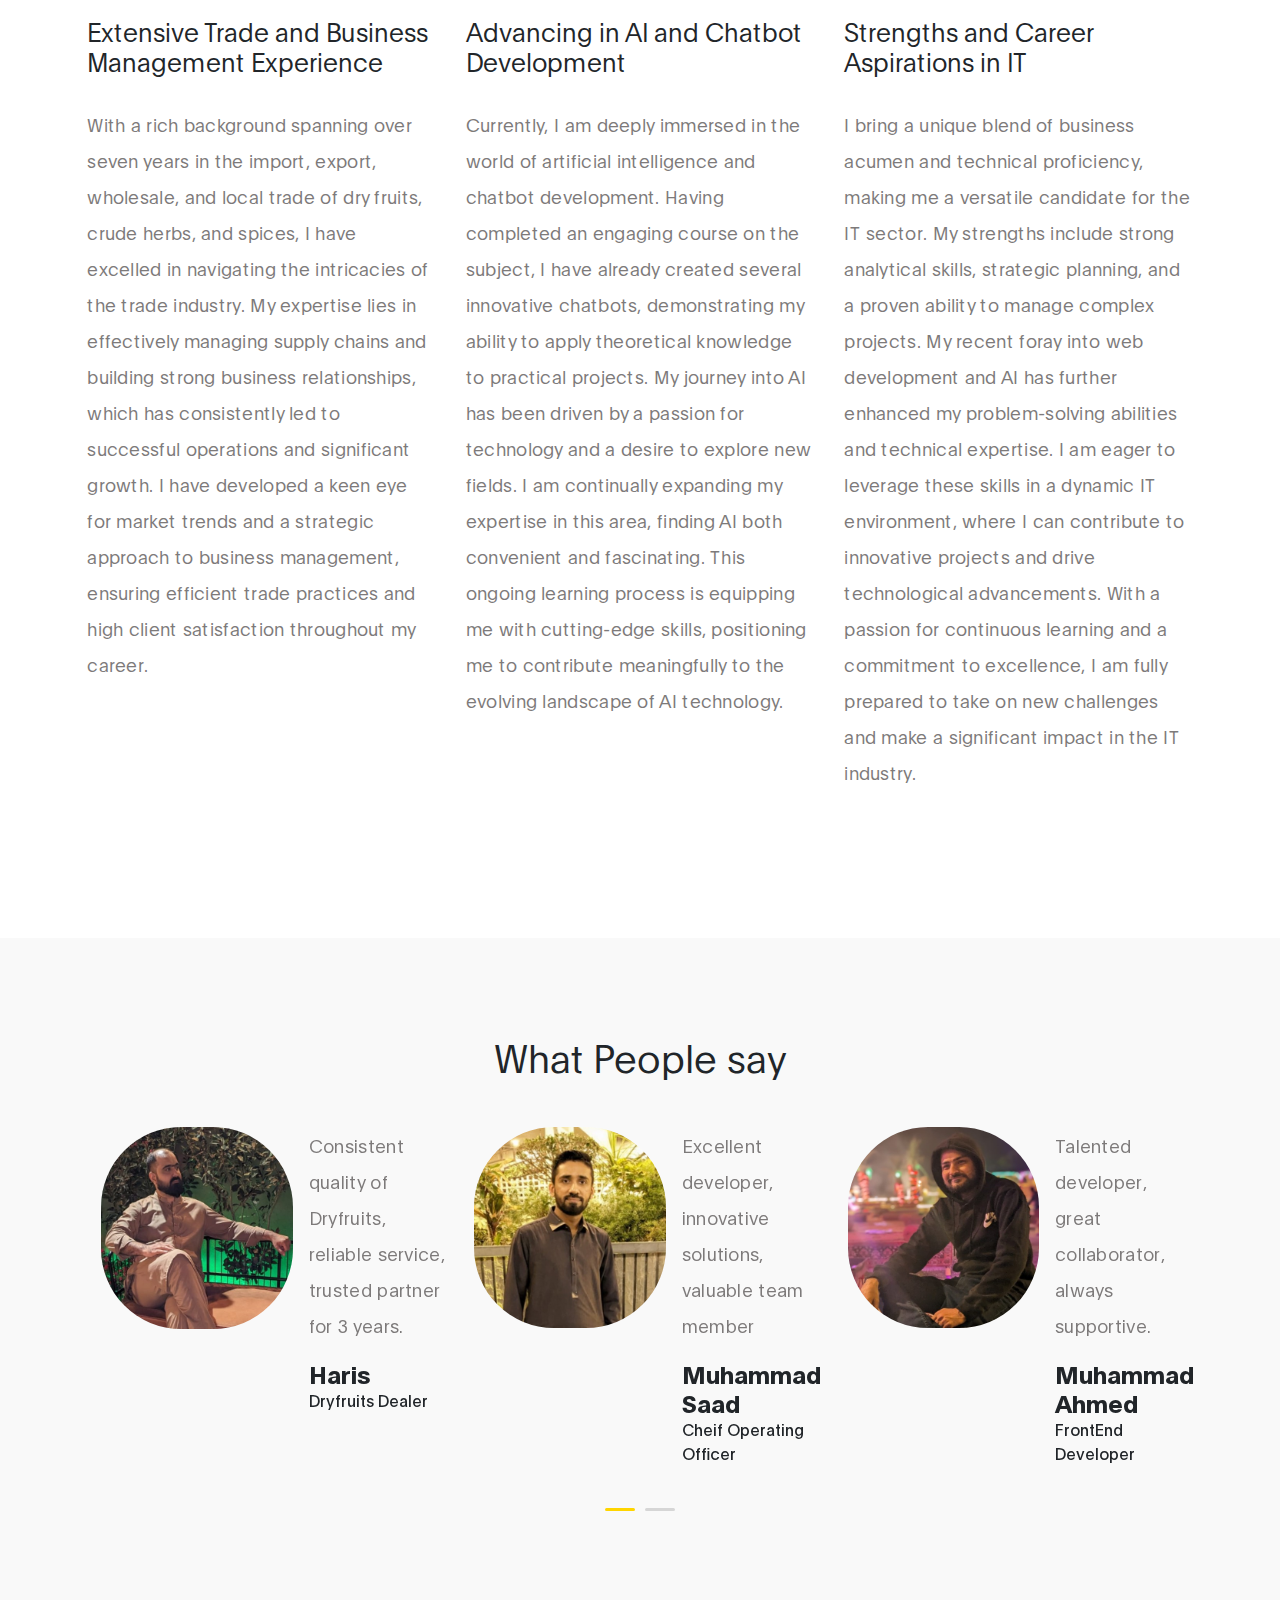
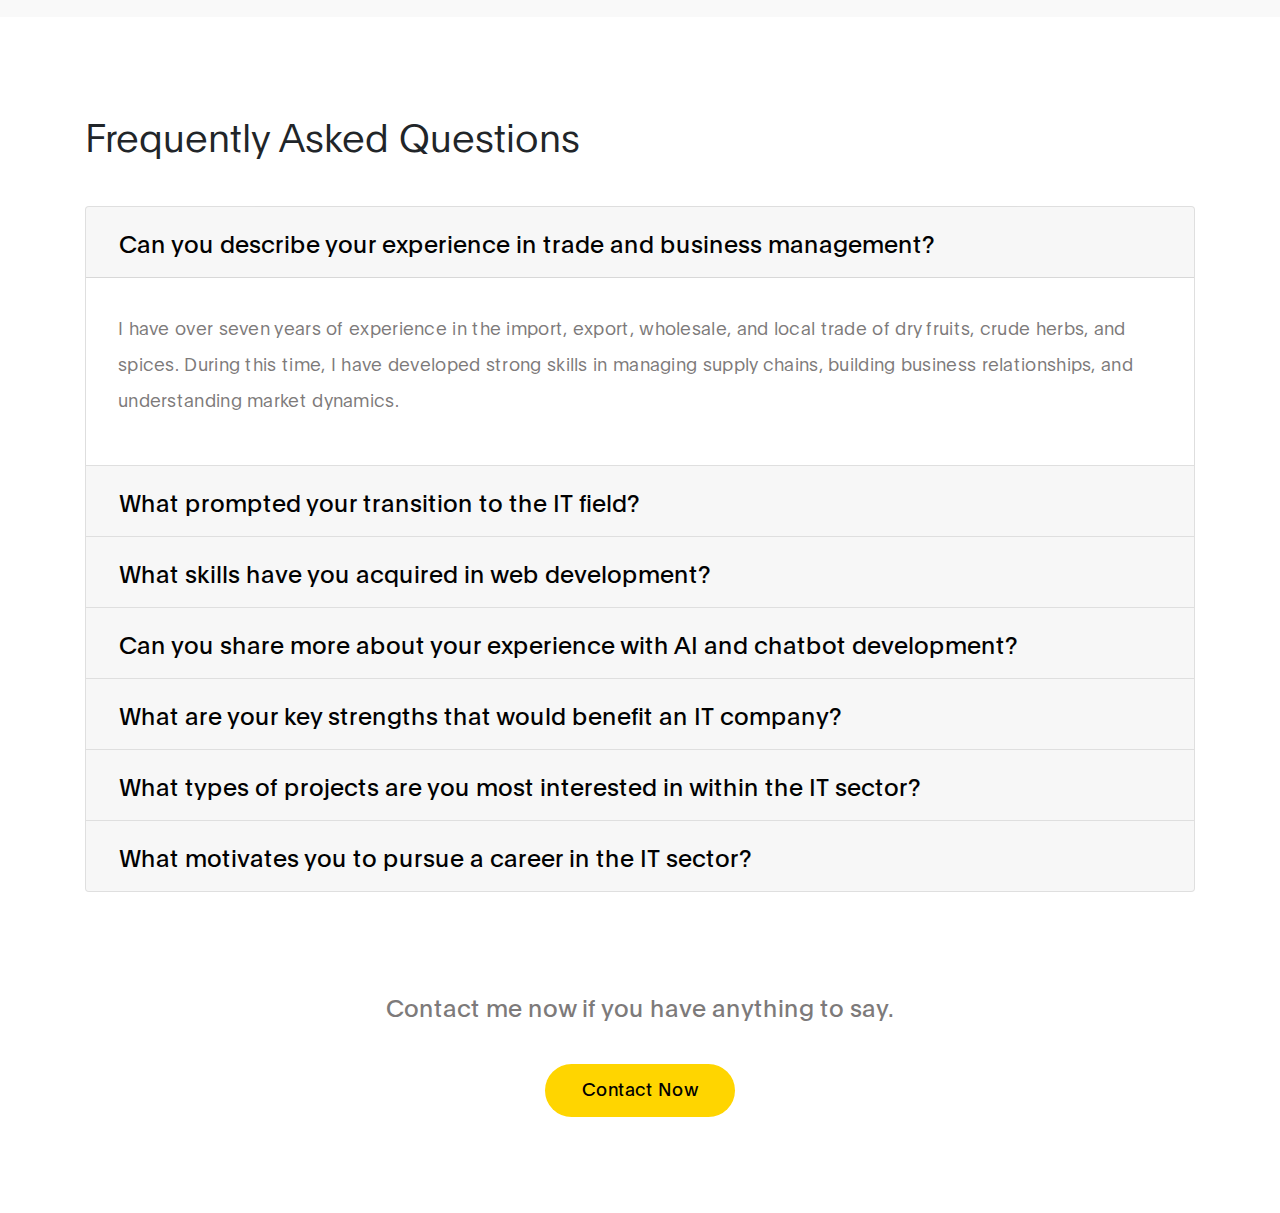
==== commit 69acb9ad: "Resume file added with some minor changes" ====
--- a/index.html
+++ b/index.html
@@ -72,7 +72,12 @@
           </ul>
 
           <div class="mt-lg-0 mt-3 mb-4 mb-lg-0">
-            <a href="#" class="custom-btn btn" download>Download CV</a>
+            <a
+              href="./resume/Abdul Hannan Resume.pdf"
+              class="custom-btn btn resume"
+              download
+              >Download Resume</a
+            >
           </div>
         </div>
       </div>
@@ -271,7 +276,7 @@
                     </p>
 
                     <h6 class="mb-0">Muhammad Saad</h6>
-                    <span>COO / Team Lead</span>
+                    <span>Cheif Operating Officer</span>
                   </div>
                 </div>
               </div>
--- a/css/tooplate-ben-resume-style.css
+++ b/css/tooplate-ben-resume-style.css
@@ -136,6 +136,7 @@
   color: var(--dark-color);
   background: var(--primary-color);
 }
+
 
 /*---------------------------------------
      GENERAL               
